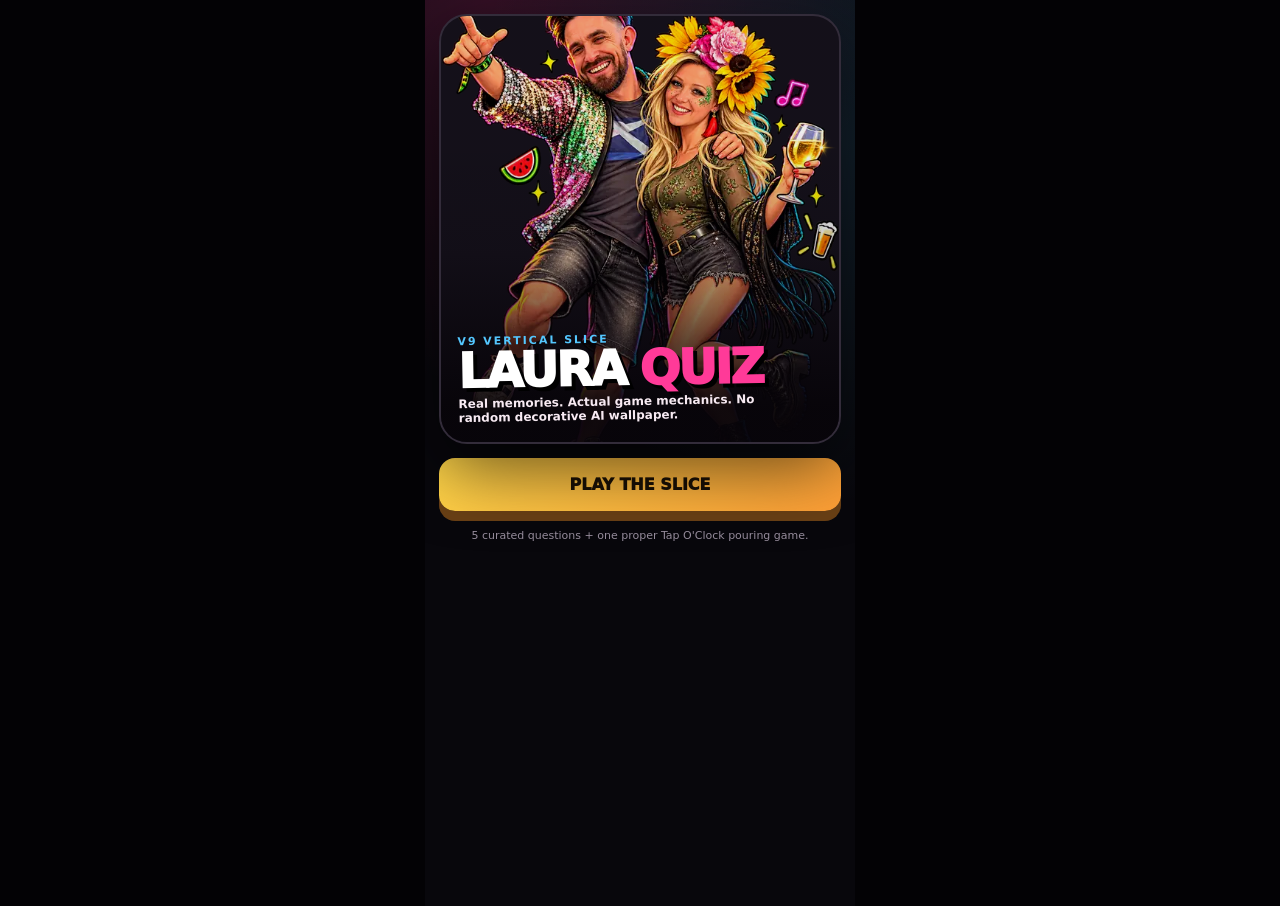
==== materialise-v9.html @ 6302130f "Add V9 materialised quiz vertical slice" ====
<!doctype html>
<html lang="en">
<head>
<meta charset="utf-8">
<meta name="viewport" content="width=device-width,initial-scale=1,viewport-fit=cover">
<meta name="theme-color" content="#09080d">
<title>Rick & Laura Quiz — V9 Vertical Slice</title>
<script src="v5-assets.js"></script>
<script src="v7-assets.js"></script>
<script src="v8-curated.js"></script>
<style>
:root{
 --bg:#08070c;--panel:#121017;--paper:#f7e9c5;--ink:#17110f;--pink:#ff3a98;--blue:#54c7ff;
 --yellow:#ffd548;--green:#50dc7d;--purple:#9b5cff;--cream:#fff4db;--line:#342b3b;
}
*{box-sizing:border-box}html,body{margin:0;min-height:100%;background:#030205;color:white;font-family:Inter,system-ui,-apple-system,Segoe UI,Arial,sans-serif}
button,input{font:inherit}.app{width:min(100%,430px);min-height:100dvh;margin:auto;position:relative;overflow:hidden;background:
radial-gradient(circle at 15% 0,rgba(255,58,152,.18),transparent 24rem),
radial-gradient(circle at 95% 15%,rgba(84,199,255,.13),transparent 23rem),#08070c;
padding:max(14px,env(safe-area-inset-top)) 14px max(22px,env(safe-area-inset-bottom))}
.screen{display:none;min-height:calc(100dvh - 30px)}.screen.on{display:flex;flex-direction:column}
.hero{position:relative;height:430px;border-radius:28px;overflow:hidden;border:2px solid #332c3a;background:#15111b;box-shadow:0 24px 70px #0009}
.hero img{position:absolute;width:100%;height:100%;object-fit:cover;filter:saturate(1.07) contrast(1.03)}
.hero:after{content:"";position:absolute;inset:0;background:linear-gradient(180deg,rgba(0,0,0,.06) 30%,rgba(7,4,9,.2) 55%,rgba(7,4,9,.96) 92%)}
.brand{position:absolute;z-index:2;left:17px;right:17px;bottom:20px;transform:rotate(-1deg)}
.brand .small{font-weight:900;letter-spacing:.18em;font-size:11px;color:var(--blue)}
.brand h1{margin:4px 0 6px;font-size:48px;line-height:.82;letter-spacing:-.05em;text-transform:uppercase;font-weight:1000;text-shadow:4px 4px 0 #000}
.brand h1 span{color:var(--pink)}.brand p{margin:0;max-width:310px;font-weight:800;font-size:12px;color:#f7eaf2}
.primary{margin-top:14px;border:0;border-radius:16px;padding:17px 18px;background:linear-gradient(135deg,var(--yellow),#ff9f36);font-weight:1000;text-transform:uppercase;box-shadow:0 10px 0 #6a4015;color:#1a1005}
.note{text-align:center;color:#978d9d;font-size:11px;margin:18px 8px 0}
.top{display:grid;grid-template-columns:auto 1fr auto;align-items:center;gap:10px;margin-bottom:12px}
.pill{border:1px solid #3b3142;background:#141119;border-radius:999px;padding:8px 10px;font-size:11px;font-weight:900}
.score{font-weight:1000;text-align:right}.progress{height:7px;background:#201a24;border-radius:99px;overflow:hidden;margin-bottom:13px}.progress i{display:block;height:100%;background:linear-gradient(90deg,var(--pink),var(--blue));width:0;transition:.3s}
.scene{height:190px;border:2px solid #30283a;border-radius:22px;overflow:hidden;background:#15121a;box-shadow:0 17px 40px #0006}
.scene img{width:100%;height:100%;object-fit:cover;display:block}.paper{position:relative;background:var(--paper);color:var(--ink);border-radius:10px;padding:19px 17px 20px;margin:13px 4px 17px;box-shadow:6px 7px 0 #6d4e28,0 16px 35px #0007;transform:rotate(-.3deg)}
.paper:before{content:"";position:absolute;top:-8px;left:26px;width:54px;height:16px;background:#d9c38b;opacity:.9;transform:rotate(-6deg)}
.cat{font-size:13px;font-weight:1000;color:#c81e73;text-transform:uppercase;letter-spacing:.06em}.paper h2{font-size:22px;line-height:1.15;margin:7px 0 0;letter-spacing:-.02em}
.answers{display:grid;grid-template-columns:1fr 1fr;gap:9px}.answer{min-height:78px;border:2px solid #332b3b;border-radius:15px;background:#15111a;color:white;padding:11px;text-align:left;font-weight:850;line-height:1.18;box-shadow:0 8px 18px #0005}
.answer:active{transform:translateY(2px)}.answer.good{background:#123520;border-color:#58e88d}.answer.bad{background:#3d151f;border-color:#ff5e79}.feedback{display:none;margin-top:12px;border-radius:15px;padding:13px 14px;background:#14121a;border:2px solid #3c3342}.feedback.on{display:block}.feedback strong{font-size:22px;display:block}.feedback p{margin:5px 0 0;color:#d9d1dc;font-size:12px;line-height:1.4}
.next{display:none;margin-top:10px;border:0;border-radius:14px;padding:15px;background:var(--pink);color:#240012;font-weight:1000}.next.on{display:block}
.miniHead{text-align:center;margin:5px 0 12px}.miniHead .eyebrow{font-size:11px;color:var(--blue);font-weight:1000;letter-spacing:.13em}.miniHead h2{font-size:40px;line-height:.9;margin:5px 0 6px;text-transform:uppercase}.miniHead p{margin:0 auto;max-width:330px;font-size:12px;color:#c9bfcc}
.pub{position:relative;flex:1;min-height:610px;border:2px solid #302839;border-radius:24px;overflow:hidden;background:
linear-gradient(180deg,rgba(42,22,17,.2),rgba(6,5,8,.9)),radial-gradient(circle at 50% 15%,#754a24,#1a1011 48%,#08070b 80%);box-shadow:0 22px 60px #0009}
.pubArt{position:absolute;inset:0;width:100%;height:100%;object-fit:cover;opacity:.26;filter:blur(.5px) saturate(.8)}
.tapRig{position:absolute;left:20px;right:20px;top:25px;height:90px}.tapBody{position:absolute;left:calc(50% - 56px);top:0;width:112px;height:46px;border-radius:18px 18px 8px 8px;background:linear-gradient(#d7d0bf,#7c766d);box-shadow:inset 0 5px 8px #fff7,0 7px 16px #0006}.nozzle{position:absolute;left:calc(50% - 8px);top:38px;width:16px;height:55px;background:linear-gradient(90deg,#4f4b48,#b8b2aa,#4d4945);border-radius:4px}.stream{position:absolute;left:50%;top:90px;width:8px;height:0;background:linear-gradient(90deg,#f4d455,#fff2a6,#d49b24);transform:translateX(-50%);border-radius:8px;opacity:0;box-shadow:0 0 12px #ffc94caa;transition:width .08s}
.glassWrap{position:absolute;left:50%;top:150px;transform:translateX(-50%);width:190px;height:310px;filter:drop-shadow(0 20px 16px #0009)}.glass{position:absolute;inset:0 14px 0;border:4px solid #ffffffb8;border-top-width:3px;border-radius:18px 18px 35px 35px;overflow:hidden;background:linear-gradient(90deg,#ffffff08,#ffffff20 45%,#ffffff05);clip-path:polygon(3% 0,97% 0,87% 100%,13% 100%)}
.beer{position:absolute;left:0;right:0;bottom:0;height:0;background:linear-gradient(90deg,#d88911,#ffc536 50%,#d8870c);transition:height .08s linear}.beer:before{content:"";position:absolute;left:-20%;top:-8px;width:140%;height:18px;border-radius:50%;background:#ffd14b;animation:wave 1s linear infinite}.foam{position:absolute;left:0;right:0;bottom:0;height:0;background:linear-gradient(#fffef5,#f2e7c0);transition:height .12s;box-shadow:0 -4px 10px #fff8}
@keyframes wave{50%{transform:translateX(7px) scaleY(.7)}}.bubbles{position:absolute;inset:0;pointer-events:none;background-image:radial-gradient(circle,#fff9 0 1px,transparent 1.7px);background-size:17px 23px;opacity:.23;animation:rise 2s linear infinite}@keyframes rise{to{background-position:0 -46px}}
.target{position:absolute;left:17px;right:17px;bottom:31px;height:42px;border-top:3px dashed #84ff93;border-bottom:3px dashed #84ff93;opacity:.9}.targetLabel{position:absolute;right:18px;bottom:78px;background:#0c1b10;border:1px solid #74e68a;border-radius:9px;padding:5px 7px;font-size:9px;font-weight:1000}
.timer{position:absolute;top:14px;right:14px;border-radius:99px;background:#0b0910dd;border:2px solid white;padding:8px 11px;font-weight:1000;font-size:13px}.hud{position:absolute;left:16px;right:16px;bottom:16px;padding:13px;border-radius:18px;background:#0c0a10ea;border:1px solid #403547}
.meters{display:grid;grid-template-columns:1fr 1fr;gap:9px;margin-bottom:10px}.meter label{display:flex;justify-content:space-between;font-size:9px;font-weight:900;color:#bfb5c2}.bar{margin-top:4px;height:9px;border-radius:99px;background:#251f29;overflow:hidden}.bar i{height:100%;display:block;width:0;background:linear-gradient(90deg,var(--yellow),#ff9a2c)}
.pressureRow{display:grid;grid-template-columns:1fr 90px;gap:10px;align-items:center}.pressureRow input{width:100%;accent-color:var(--pink)}.hold{height:52px;border:0;border-radius:14px;background:var(--pink);font-weight:1000;color:#250012;box-shadow:0 6px 0 #8b1357;touch-action:none}.hold.down{transform:translateY(4px);box-shadow:0 2px 0 #8b1357}.miniResult{position:absolute;inset:0;background:#07060bdc;backdrop-filter:blur(5px);display:none;align-items:center;justify-content:center;padding:24px;z-index:20}.miniResult.on{display:flex}.resultCard{width:100%;border-radius:24px;background:#15121b;border:2px solid #413548;padding:24px;text-align:center;box-shadow:0 22px 70px #000}.resultCard .big{font-size:54px;font-weight:1000;color:var(--yellow);line-height:1}.resultCard h3{font-size:27px;margin:4px 0}.resultCard p{font-size:12px;color:#cbbfce;line-height:1.4}.resultCard button{width:100%;border:0;border-radius:14px;padding:15px;background:var(--green);font-weight:1000}
.end{align-items:center;justify-content:center;text-align:center}.endCard{width:100%;background:#15121a;border:2px solid #392e40;border-radius:25px;padding:27px 20px}.end img{width:190px;height:190px;object-fit:cover;border-radius:50%;border:5px solid var(--pink)}.end h2{font-size:38px;line-height:.95;margin:17px 0 7px}.end .finalScore{font-size:64px;font-weight:1000;color:var(--yellow)}
</style>
</head>
<body>
<div class="app">
<section id="home" class="screen on">
 <div class="hero"><img id="heroImg"><div class="brand"><div class="small">V9 VERTICAL SLICE</div><h1>LAURA <span>QUIZ</span></h1><p>Real memories. Actual game mechanics. No random decorative AI wallpaper.</p></div></div>
 <button class="primary" id="startBtn">Play the slice</button>
 <div class="note">5 curated questions + one proper Tap O'Clock pouring game.</div>
</section>

<section id="quiz" class="screen">
 <div class="top"><span class="pill" id="qCount">1 / 5</span><div></div><span class="score" id="score">0</span></div>
 <div class="progress"><i id="progress"></i></div>
 <div class="scene"><img id="sceneImg"></div>
 <div class="paper"><div class="cat" id="cat"></div><h2 id="question"></h2></div>
 <div class="answers" id="answers"></div>
 <div class="feedback" id="feedback"><strong id="feedbackTitle"></strong><p id="feedbackText"></p></div>
 <button class="next" id="nextBtn">Next</button>
</section>

<section id="mini" class="screen">
 <div class="miniHead"><div class="eyebrow">TAP O'CLOCK</div><h2>Pour Pressure</h2><p>Set the pressure, then hold the tap. Hit the green zone without serving Dad a pint of foam.</p></div>
 <div class="pub">
  <img class="pubArt" id="pubArt">
  <div class="timer" id="timer">10.0</div>
  <div class="tapRig"><div class="tapBody"></div><div class="nozzle"></div><div class="stream" id="stream"></div></div>
  <div class="glassWrap">
   <div class="glass"><div class="target"></div><div class="beer" id="beer"><div class="bubbles"></div></div><div class="foam" id="foam"></div></div>
   <div class="targetLabel">PERFECT PINT</div>
  </div>
  <div class="hud">
   <div class="meters">
    <div class="meter"><label><span>BEER</span><span id="beerPct">0%</span></label><div class="bar"><i id="beerBar"></i></div></div>
    <div class="meter"><label><span>FOAM</span><span id="foamPct">0%</span></label><div class="bar"><i id="foamBar"></i></div></div>
   </div>
   <div class="pressureRow"><input id="pressure" type="range" min="20" max="100" value="58"><button class="hold" id="holdBtn">HOLD</button></div>
  </div>
  <div class="miniResult" id="miniResult"><div class="resultCard"><div class="big" id="miniScore">0</div><h3 id="miniTitle">Result</h3><p id="miniText"></p><button id="miniContinue">Back to the quiz</button></div></div>
 </div>
</section>

<section id="end" class="screen end">
 <div class="endCard"><img id="endImg"><div class="small">VERTICAL SLICE COMPLETE</div><h2>This is now a game screen, not a moodboard.</h2><div class="finalScore" id="finalScore">0</div><p class="note">Next pass: replace remaining inherited art with approved cast masters and expand only after this interaction standard is locked.</p><button class="primary" id="again">Play again</button></div>
</section>
</div>
<script>
const A=window.V5_ASSETS||{}, B=window.V7_ASSETS||{}, BANK=window.V8_CURATED||[];
const fallback=A.couple_art||B.home_art||A.laura||A.dad||"";
const chosenIds=["v8u01","v8u08","v8t01","v8t03","v8m02"];
const questions=chosenIds.map(id=>BANK.find(q=>q.id===id)).filter(Boolean);
let qi=0, score=0, locked=false, miniDone=false;
const $=id=>document.getElementById(id);
$("heroImg").src=A.couple_art||B.home_art||fallback;
$("endImg").src=A.couple_art||fallback;
$("pubArt").src=A.dad||A.denise||B.cat_food||fallback;
function show(id){document.querySelectorAll(".screen").forEach(x=>x.classList.remove("on"));$(id).classList.add("on")}
function artFor(q){
 if(q.scene==="fats") return A.fats_solo||B.cat_fats||fallback;
 if(q.scene==="tap") return A.dad||A.denise||B.cat_food||fallback;
 if(q.scene==="festival") return B.q_festival_scene||B.cat_travel||A.couple_art||fallback;
 if(q.scene==="m6") return B.q_m6_scene||B.cat_travel||fallback;
 return B.q_us_scene||A.couple_art||fallback;
}
function renderQuestion(){
 const q=questions[qi]; locked=false;
 $("qCount").textContent=(qi+1)+" / "+questions.length;
 $("score").textContent=score;
 $("progress").style.width=((qi/questions.length)*100)+"%";
 $("sceneImg").src=artFor(q);
 $("cat").textContent=q.cat;
 $("question").textContent=q.q;
 $("feedback").classList.remove("on"); $("nextBtn").classList.remove("on");
 const box=$("answers"); box.innerHTML="";
 q.o.forEach((label,i)=>{
   const b=document.createElement("button"); b.className="answer"; b.textContent=label;
   b.onclick=()=>answer(i,b,q); box.appendChild(b);
 });
}
function answer(i,button,q){
 if(locked)return; locked=true;
 [...$("answers").children].forEach((b,n)=>b.classList.add(n===q.a?"good":n===i?"bad":""));
 const ok=i===q.a; if(ok) score+=1000;
 $("score").textContent=score;
 $("feedbackTitle").textContent=ok?"YES.":"ABSOLUTELY NOT.";
 $("feedbackText").textContent=q.r;
 $("feedback").classList.add("on"); $("nextBtn").classList.add("on");
}
$("nextBtn").onclick=()=>{
 if(qi===2&&!miniDone){show("mini");startPour();return}
 qi++; if(qi>=questions.length){finish();return} renderQuestion();
};
$("startBtn").onclick=()=>{qi=0;score=0;miniDone=false;show("quiz");renderQuestion()};
$("again").onclick=()=>show("home");
function finish(){ $("finalScore").textContent=score.toLocaleString(); show("end") }

let pouring=false, running=false, beer=0, foam=0, left=10, last=0, raf=0;
function startPour(){
 beer=0;foam=0;left=10;pouring=false;running=true;last=performance.now();
 $("miniResult").classList.remove("on"); updatePourUI();
 raf=requestAnimationFrame(tick);
}
function tick(t){
 if(!running)return;
 const dt=Math.min(.05,(t-last)/1000); last=t; left-=dt;
 if(pouring&&left>0){
  const p=+$("pressure").value/100;
  const flow=.10+.22*p;
  beer=Math.min(.98,beer+flow*dt);
  const foamRate=Math.max(0,p-.54)*.12 + (beer>.82?p*.018:0);
  foam=Math.min(.28,foam+foamRate*dt);
  beer=Math.max(0,beer-foamRate*dt*.18);
 }
 foam=Math.max(0,foam-dt*.004);
 updatePourUI();
 if(left<=0||beer+foam>=.985){endPour();return}
 raf=requestAnimationFrame(tick);
}
function updatePourUI(){
 const p=+$("pressure").value/100;
 $("timer").textContent=Math.max(0,left).toFixed(1);
 $("beer").style.height=(beer*100)+"%";
 $("foam").style.bottom=(beer*100)+"%"; $("foam").style.height=(foam*100)+"%";
 $("beerPct").textContent=Math.round(beer*100)+"%"; $("foamPct").textContent=Math.round(foam*100)+"%";
 $("beerBar").style.width=(beer*100)+"%"; $("foamBar").style.width=Math.min(100,foam*400)+"%";
 $("stream").style.opacity=pouring?1:0; $("stream").style.height=pouring?"165px":"0";
 $("stream").style.width=(4+p*9)+"px";
}
function press(on){
 pouring=on&&running; $("holdBtn").classList.toggle("down",pouring); updatePourUI();
}
["pointerdown","touchstart"].forEach(e=>$("holdBtn").addEventListener(e,ev=>{ev.preventDefault();press(true)},{passive:false}));
["pointerup","pointercancel","pointerleave","touchend"].forEach(e=>$("holdBtn").addEventListener(e,()=>press(false)));
function endPour(){
 running=false; pouring=false; cancelAnimationFrame(raf); updatePourUI();
 const total=beer+foam, fillErr=Math.abs(total-.93), idealFoam=.10, foamErr=Math.abs(foam-idealFoam);
 let pts=Math.max(0,Math.round(1500-(fillErr*5000)-(foamErr*3500)));
 if(total<.78) pts=Math.min(pts,450);
 score+=pts; miniDone=true;
 $("miniScore").textContent=pts.toLocaleString();
 $("miniTitle").textContent=pts>=1200?"PUB LANDLORD MATERIAL":pts>=750?"DECENT PINT":"DENISE HAS SEEN ENOUGH";
 $("miniText").textContent="Beer "+Math.round(beer*100)+"% · Foam "+Math.round(foam*100)+"%. The sweet spot is a full pint with a controlled head, not a glass of beige bathwater.";
 $("miniResult").classList.add("on");
}
$("miniContinue").onclick=()=>{qi++;show("quiz");renderQuestion()};
</script>
</body></html>
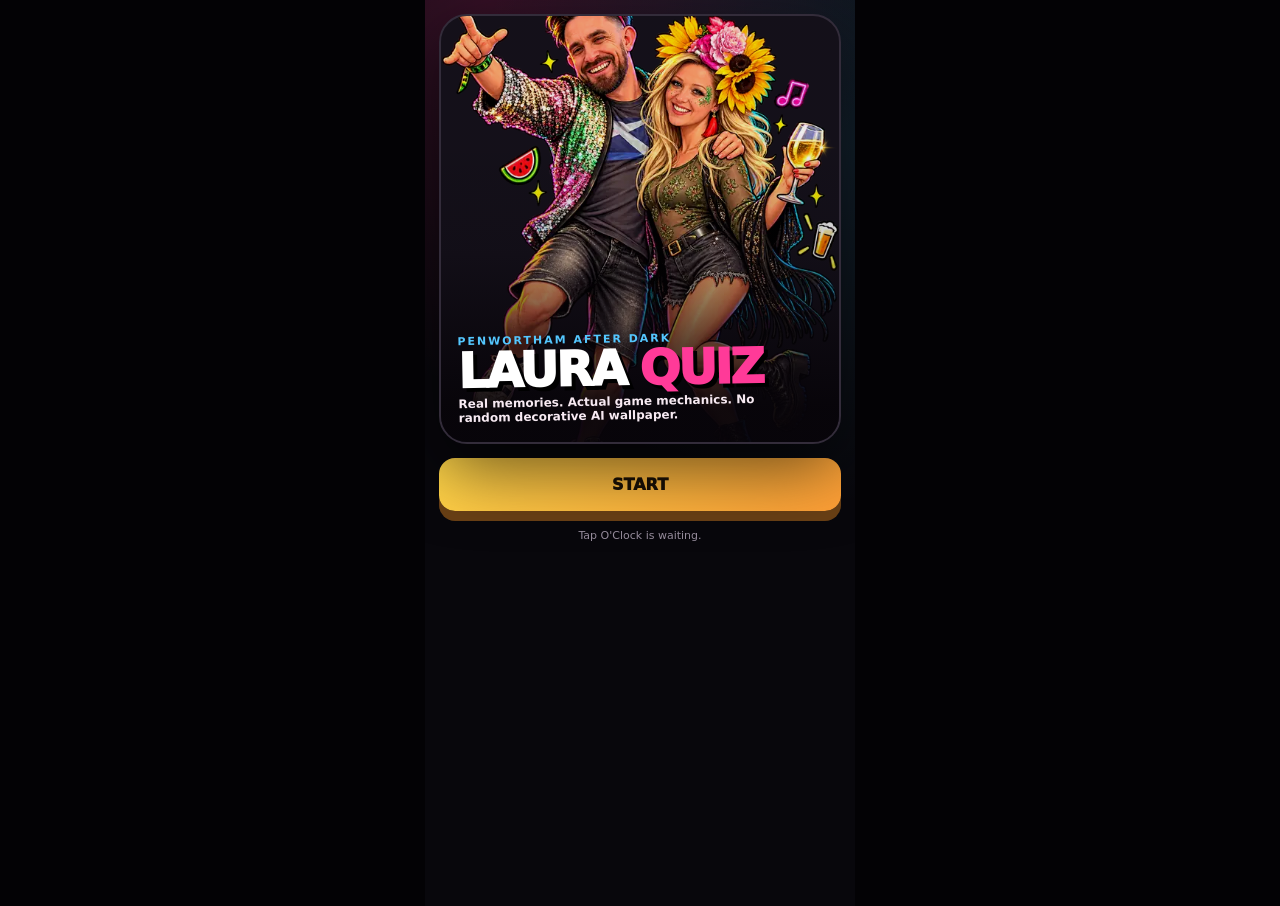
==== commit 5d59cdba: "Fix landscape scaling and remove dev UI copy" ====
--- a/materialise-v9.html
+++ b/materialise-v9.html
@@ -4,7 +4,7 @@
 <meta charset="utf-8">
 <meta name="viewport" content="width=device-width,initial-scale=1,viewport-fit=cover">
 <meta name="theme-color" content="#09080d">
-<title>Rick & Laura Quiz — V9 Vertical Slice</title>
+<title>Penwortham After Dark — Rick & Laura</title>
 <script src="v5-assets.js"></script>
 <script src="v7-assets.js"></script>
 <script src="v8-curated.js"></script>
@@ -51,14 +51,118 @@
 .meters{display:grid;grid-template-columns:1fr 1fr;gap:9px;margin-bottom:10px}.meter label{display:flex;justify-content:space-between;font-size:9px;font-weight:900;color:#bfb5c2}.bar{margin-top:4px;height:9px;border-radius:99px;background:#251f29;overflow:hidden}.bar i{height:100%;display:block;width:0;background:linear-gradient(90deg,var(--yellow),#ff9a2c)}
 .pressureRow{display:grid;grid-template-columns:1fr 90px;gap:10px;align-items:center}.pressureRow input{width:100%;accent-color:var(--pink)}.hold{height:52px;border:0;border-radius:14px;background:var(--pink);font-weight:1000;color:#250012;box-shadow:0 6px 0 #8b1357;touch-action:none}.hold.down{transform:translateY(4px);box-shadow:0 2px 0 #8b1357}.miniResult{position:absolute;inset:0;background:#07060bdc;backdrop-filter:blur(5px);display:none;align-items:center;justify-content:center;padding:24px;z-index:20}.miniResult.on{display:flex}.resultCard{width:100%;border-radius:24px;background:#15121b;border:2px solid #413548;padding:24px;text-align:center;box-shadow:0 22px 70px #000}.resultCard .big{font-size:54px;font-weight:1000;color:var(--yellow);line-height:1}.resultCard h3{font-size:27px;margin:4px 0}.resultCard p{font-size:12px;color:#cbbfce;line-height:1.4}.resultCard button{width:100%;border:0;border-radius:14px;padding:15px;background:var(--green);font-weight:1000}
 .end{align-items:center;justify-content:center;text-align:center}.endCard{width:100%;background:#15121a;border:2px solid #392e40;border-radius:25px;padding:27px 20px}.end img{width:190px;height:190px;object-fit:cover;border-radius:50%;border:5px solid var(--pink)}.end h2{font-size:38px;line-height:.95;margin:17px 0 7px}.end .finalScore{font-size:64px;font-weight:1000;color:var(--yellow)}
+
+/* Mobile game layout: portrait works, landscape is the intended full game view. */
+@media (orientation:landscape) and (max-height:600px){
+  html,body{height:100%;overflow:hidden}
+  .app{
+    width:100%;
+    max-width:1180px;
+    height:100dvh;
+    min-height:0;
+    padding:max(8px,env(safe-area-inset-top)) max(12px,env(safe-area-inset-right)) max(8px,env(safe-area-inset-bottom)) max(12px,env(safe-area-inset-left));
+    overflow:hidden;
+  }
+  .screen{min-height:0;height:100%}
+  #home.on{
+    display:grid;
+    grid-template-columns:minmax(0,1.65fr) minmax(250px,.75fr);
+    grid-template-rows:1fr auto auto;
+    gap:10px 14px;
+    align-items:end;
+  }
+  #home .hero{grid-column:1;grid-row:1/4;height:100%;min-height:0}
+  #home .hero img{object-fit:contain;background:#100d13}
+  #home .primary{grid-column:2;grid-row:2;margin:0}
+  #home .note{grid-column:2;grid-row:3;margin:4px 6px 2px}
+
+  #quiz.on{
+    display:grid;
+    grid-template-columns:minmax(0,1.12fr) minmax(330px,.88fr);
+    grid-template-rows:auto 7px auto 1fr auto auto;
+    gap:7px 14px;
+    align-content:stretch;
+  }
+  #quiz .top{grid-column:1/-1;grid-row:1;margin:0}
+  #quiz .progress{grid-column:1/-1;grid-row:2;margin:0}
+  #quiz .scene{
+    grid-column:1;grid-row:3/7;
+    height:auto;min-height:0;border-radius:18px;
+    display:flex;align-items:center;justify-content:center;
+  }
+  #quiz .scene img{object-fit:contain;background:#100d13}
+  #quiz .paper{grid-column:2;grid-row:3;margin:0;padding:13px 14px 14px}
+  #quiz .paper h2{font-size:clamp(17px,3.2vh,22px)}
+  #quiz .cat{font-size:10px}
+  #quiz .answers{grid-column:2;grid-row:4;gap:7px;align-content:start}
+  #quiz .answer{min-height:48px;padding:8px 9px;font-size:12px}
+  #quiz .feedback{grid-column:2;grid-row:5;margin:0;padding:9px 11px}
+  #quiz .feedback strong{font-size:17px}
+  #quiz .feedback p{font-size:10px;margin-top:3px}
+  #quiz .next{grid-column:2;grid-row:6;margin:0;padding:10px}
+
+  #mini.on{
+    display:grid;
+    grid-template-columns:minmax(190px,.42fr) minmax(0,1.58fr);
+    gap:12px;
+    align-items:stretch;
+  }
+  #mini .miniHead{
+    margin:0;padding:14px 10px;
+    display:flex;flex-direction:column;justify-content:center;text-align:left;
+  }
+  #mini .miniHead h2{font-size:clamp(28px,8vh,42px)}
+  #mini .miniHead p{margin:0;max-width:none}
+  #mini .pub{min-height:0;height:100%;border-radius:18px}
+  #mini .pubArt{object-fit:contain;background:#100d13;opacity:.34}
+  #mini .tapRig{top:10px;transform:scale(.78);transform-origin:top center}
+  #mini .glassWrap{top:84px;width:132px;height:218px}
+  #mini .hud{left:12px;right:12px;bottom:10px;padding:9px}
+  #mini .hold{height:42px}
+  #mini .timer{top:10px;right:10px;padding:6px 9px}
+  #mini .targetLabel{right:8px;bottom:52px}
+  #mini .miniResult{padding:14px}
+  #mini .resultCard{max-width:520px;padding:16px}
+  #mini .resultCard .big{font-size:42px}
+
+  #end.on{padding:8px}
+  #end .endCard{
+    max-width:760px;margin:auto;
+    display:grid;
+    grid-template-columns:150px 1fr;
+    grid-template-rows:auto auto auto auto;
+    column-gap:22px;
+    align-items:center;text-align:left;padding:18px 22px;
+  }
+  #end img{grid-column:1;grid-row:1/5;width:140px;height:140px;margin:auto}
+  #end .small,#end h2,#end .finalScore,#end .note,#end .primary{grid-column:2}
+  #end h2{font-size:30px;margin:5px 0}
+  #end .finalScore{font-size:48px}
+  #end .note{text-align:left;margin:2px 0 4px}
+  #end .primary{margin-top:6px}
+}
+@media (orientation:portrait){
+  .hero img,.scene img{object-fit:contain;background:#100d13}
+}
+.stream{
+  background:linear-gradient(90deg,rgba(255,255,255,.16),#f4c334 18%,#ffe98a 48%,#d58b12 80%,rgba(255,255,255,.12));
+  box-shadow:0 0 10px #ffc94c88,0 0 22px #ffc94c55;
+  animation:pourWobble .18s ease-in-out infinite alternate;
+  transform-origin:top center;
+}
+@keyframes pourWobble{
+  from{transform:translateX(-50%) skewX(-1.4deg) scaleX(.88)}
+  to{transform:translateX(-50%) skewX(1.4deg) scaleX(1.08)}
+}
+
 </style>
 </head>
 <body>
 <div class="app">
 <section id="home" class="screen on">
- <div class="hero"><img id="heroImg"><div class="brand"><div class="small">V9 VERTICAL SLICE</div><h1>LAURA <span>QUIZ</span></h1><p>Real memories. Actual game mechanics. No random decorative AI wallpaper.</p></div></div>
- <button class="primary" id="startBtn">Play the slice</button>
- <div class="note">5 curated questions + one proper Tap O'Clock pouring game.</div>
+ <div class="hero"><img id="heroImg"><div class="brand"><div class="small">PENWORTHAM AFTER DARK</div><h1>LAURA <span>QUIZ</span></h1><p>Real memories. Actual game mechanics. No random decorative AI wallpaper.</p></div></div>
+ <button class="primary" id="startBtn">Start</button>
+ <div class="note">Tap O'Clock is waiting.</div>
 </section>
 
 <section id="quiz" class="screen">
@@ -93,7 +197,7 @@
 </section>
 
 <section id="end" class="screen end">
- <div class="endCard"><img id="endImg"><div class="small">VERTICAL SLICE COMPLETE</div><h2>This is now a game screen, not a moodboard.</h2><div class="finalScore" id="finalScore">0</div><p class="note">Next pass: replace remaining inherited art with approved cast masters and expand only after this interaction standard is locked.</p><button class="primary" id="again">Play again</button></div>
+ <div class="endCard"><img id="endImg"><div class="small">ROUND COMPLETE</div><h2>You survived Penwortham.</h2><div class="finalScore" id="finalScore">0</div><p class="note">Questions, bad decisions and Tap O'Clock.</p><button class="primary" id="again">Play again</button></div>
 </section>
 </div>
 <script>
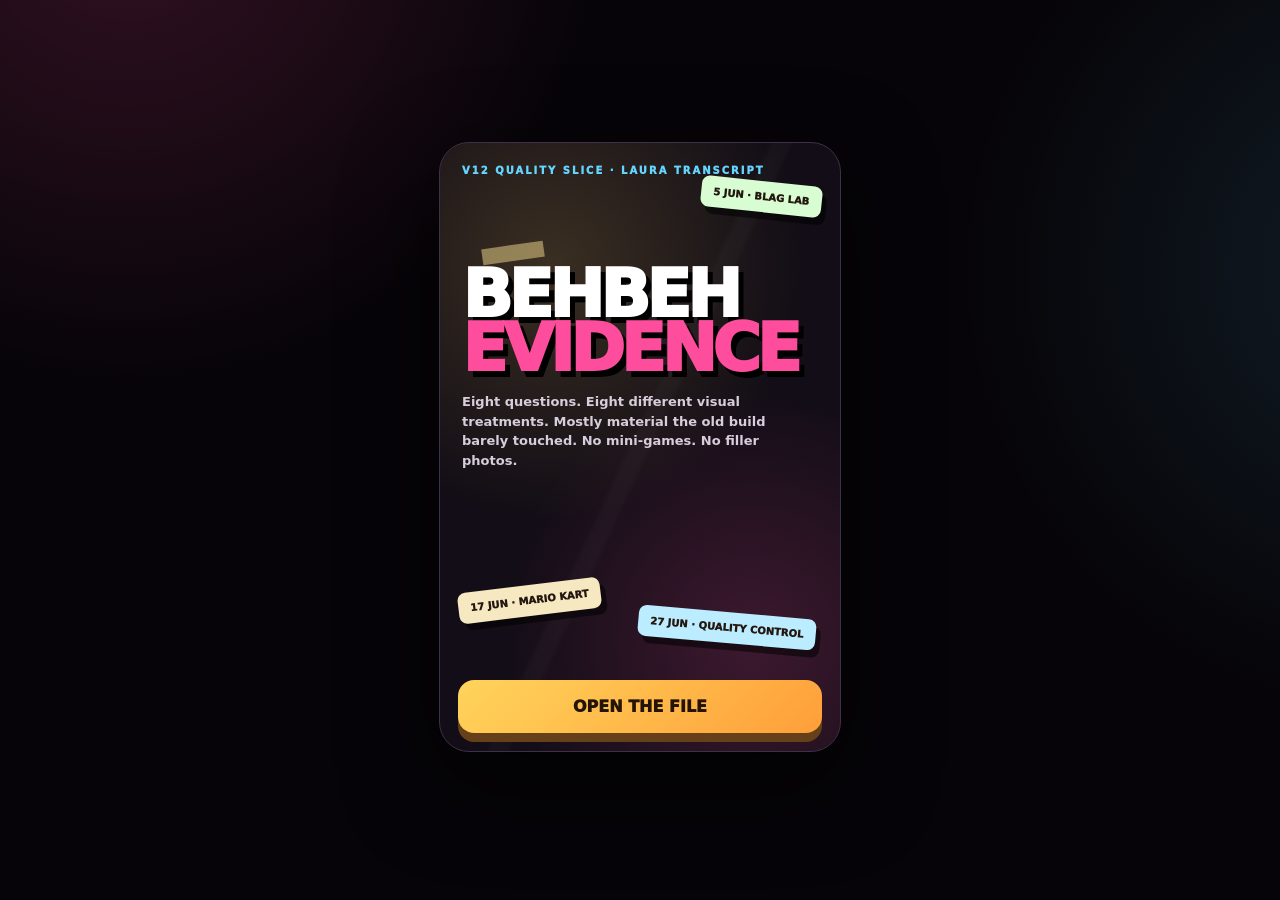
==== commit d76e4c0f: "Replace test slice with V12 transcript-first visual quiz" ====
--- a/materialise-v9.html
+++ b/materialise-v9.html
@@ -3,301 +3,206 @@
 <head>
 <meta charset="utf-8">
 <meta name="viewport" content="width=device-width,initial-scale=1,viewport-fit=cover">
-<meta name="theme-color" content="#09080d">
-<title>Penwortham After Dark — Rick & Laura</title>
-<script src="v5-assets.js"></script>
-<script src="v7-assets.js"></script>
-<script src="v8-curated.js"></script>
+<meta name="theme-color" content="#0b0710">
+<title>Behbeh Quiz — V12 Quality Slice</title>
 <style>
 :root{
- --bg:#08070c;--panel:#121017;--paper:#f7e9c5;--ink:#17110f;--pink:#ff3a98;--blue:#54c7ff;
- --yellow:#ffd548;--green:#50dc7d;--purple:#9b5cff;--cream:#fff4db;--line:#342b3b;
-}
-*{box-sizing:border-box}html,body{margin:0;min-height:100%;background:#030205;color:white;font-family:Inter,system-ui,-apple-system,Segoe UI,Arial,sans-serif}
-button,input{font:inherit}.app{width:min(100%,430px);min-height:100dvh;margin:auto;position:relative;overflow:hidden;background:
-radial-gradient(circle at 15% 0,rgba(255,58,152,.18),transparent 24rem),
-radial-gradient(circle at 95% 15%,rgba(84,199,255,.13),transparent 23rem),#08070c;
-padding:max(14px,env(safe-area-inset-top)) 14px max(22px,env(safe-area-inset-bottom))}
-.screen{display:none;min-height:calc(100dvh - 30px)}.screen.on{display:flex;flex-direction:column}
-.hero{position:relative;height:430px;border-radius:28px;overflow:hidden;border:2px solid #332c3a;background:#15111b;box-shadow:0 24px 70px #0009}
-.hero img{position:absolute;width:100%;height:100%;object-fit:cover;filter:saturate(1.07) contrast(1.03)}
-.hero:after{content:"";position:absolute;inset:0;background:linear-gradient(180deg,rgba(0,0,0,.06) 30%,rgba(7,4,9,.2) 55%,rgba(7,4,9,.96) 92%)}
-.brand{position:absolute;z-index:2;left:17px;right:17px;bottom:20px;transform:rotate(-1deg)}
-.brand .small{font-weight:900;letter-spacing:.18em;font-size:11px;color:var(--blue)}
-.brand h1{margin:4px 0 6px;font-size:48px;line-height:.82;letter-spacing:-.05em;text-transform:uppercase;font-weight:1000;text-shadow:4px 4px 0 #000}
-.brand h1 span{color:var(--pink)}.brand p{margin:0;max-width:310px;font-weight:800;font-size:12px;color:#f7eaf2}
-.primary{margin-top:14px;border:0;border-radius:16px;padding:17px 18px;background:linear-gradient(135deg,var(--yellow),#ff9f36);font-weight:1000;text-transform:uppercase;box-shadow:0 10px 0 #6a4015;color:#1a1005}
-.note{text-align:center;color:#978d9d;font-size:11px;margin:18px 8px 0}
-.top{display:grid;grid-template-columns:auto 1fr auto;align-items:center;gap:10px;margin-bottom:12px}
-.pill{border:1px solid #3b3142;background:#141119;border-radius:999px;padding:8px 10px;font-size:11px;font-weight:900}
-.score{font-weight:1000;text-align:right}.progress{height:7px;background:#201a24;border-radius:99px;overflow:hidden;margin-bottom:13px}.progress i{display:block;height:100%;background:linear-gradient(90deg,var(--pink),var(--blue));width:0;transition:.3s}
-.scene{height:190px;border:2px solid #30283a;border-radius:22px;overflow:hidden;background:#15121a;box-shadow:0 17px 40px #0006}
-.scene img{width:100%;height:100%;object-fit:cover;display:block}.paper{position:relative;background:var(--paper);color:var(--ink);border-radius:10px;padding:19px 17px 20px;margin:13px 4px 17px;box-shadow:6px 7px 0 #6d4e28,0 16px 35px #0007;transform:rotate(-.3deg)}
-.paper:before{content:"";position:absolute;top:-8px;left:26px;width:54px;height:16px;background:#d9c38b;opacity:.9;transform:rotate(-6deg)}
-.cat{font-size:13px;font-weight:1000;color:#c81e73;text-transform:uppercase;letter-spacing:.06em}.paper h2{font-size:22px;line-height:1.15;margin:7px 0 0;letter-spacing:-.02em}
-.answers{display:grid;grid-template-columns:1fr 1fr;gap:9px}.answer{min-height:78px;border:2px solid #332b3b;border-radius:15px;background:#15111a;color:white;padding:11px;text-align:left;font-weight:850;line-height:1.18;box-shadow:0 8px 18px #0005}
-.answer:active{transform:translateY(2px)}.answer.good{background:#123520;border-color:#58e88d}.answer.bad{background:#3d151f;border-color:#ff5e79}.feedback{display:none;margin-top:12px;border-radius:15px;padding:13px 14px;background:#14121a;border:2px solid #3c3342}.feedback.on{display:block}.feedback strong{font-size:22px;display:block}.feedback p{margin:5px 0 0;color:#d9d1dc;font-size:12px;line-height:1.4}
-.next{display:none;margin-top:10px;border:0;border-radius:14px;padding:15px;background:var(--pink);color:#240012;font-weight:1000}.next.on{display:block}
-.miniHead{text-align:center;margin:5px 0 12px}.miniHead .eyebrow{font-size:11px;color:var(--blue);font-weight:1000;letter-spacing:.13em}.miniHead h2{font-size:40px;line-height:.9;margin:5px 0 6px;text-transform:uppercase}.miniHead p{margin:0 auto;max-width:330px;font-size:12px;color:#c9bfcc}
-.pub{position:relative;flex:1;min-height:610px;border:2px solid #302839;border-radius:24px;overflow:hidden;background:
-linear-gradient(180deg,rgba(42,22,17,.2),rgba(6,5,8,.9)),radial-gradient(circle at 50% 15%,#754a24,#1a1011 48%,#08070b 80%);box-shadow:0 22px 60px #0009}
-.pubArt{position:absolute;inset:0;width:100%;height:100%;object-fit:cover;opacity:.26;filter:blur(.5px) saturate(.8)}
-.tapRig{position:absolute;left:20px;right:20px;top:25px;height:90px}.tapBody{position:absolute;left:calc(50% - 56px);top:0;width:112px;height:46px;border-radius:18px 18px 8px 8px;background:linear-gradient(#d7d0bf,#7c766d);box-shadow:inset 0 5px 8px #fff7,0 7px 16px #0006}.nozzle{position:absolute;left:calc(50% - 8px);top:38px;width:16px;height:55px;background:linear-gradient(90deg,#4f4b48,#b8b2aa,#4d4945);border-radius:4px}.stream{position:absolute;left:50%;top:90px;width:8px;height:0;background:linear-gradient(90deg,#f4d455,#fff2a6,#d49b24);transform:translateX(-50%);border-radius:8px;opacity:0;box-shadow:0 0 12px #ffc94caa;transition:width .08s}
-.glassWrap{position:absolute;left:50%;top:150px;transform:translateX(-50%);width:190px;height:310px;filter:drop-shadow(0 20px 16px #0009)}.glass{position:absolute;inset:0 14px 0;border:4px solid #ffffffb8;border-top-width:3px;border-radius:18px 18px 35px 35px;overflow:hidden;background:linear-gradient(90deg,#ffffff08,#ffffff20 45%,#ffffff05);clip-path:polygon(3% 0,97% 0,87% 100%,13% 100%)}
-.beer{position:absolute;left:0;right:0;bottom:0;height:0;background:linear-gradient(90deg,#d88911,#ffc536 50%,#d8870c);transition:height .08s linear}.beer:before{content:"";position:absolute;left:-20%;top:-8px;width:140%;height:18px;border-radius:50%;background:#ffd14b;animation:wave 1s linear infinite}.foam{position:absolute;left:0;right:0;bottom:0;height:0;background:linear-gradient(#fffef5,#f2e7c0);transition:height .12s;box-shadow:0 -4px 10px #fff8}
-@keyframes wave{50%{transform:translateX(7px) scaleY(.7)}}.bubbles{position:absolute;inset:0;pointer-events:none;background-image:radial-gradient(circle,#fff9 0 1px,transparent 1.7px);background-size:17px 23px;opacity:.23;animation:rise 2s linear infinite}@keyframes rise{to{background-position:0 -46px}}
-.target{position:absolute;left:17px;right:17px;bottom:31px;height:42px;border-top:3px dashed #84ff93;border-bottom:3px dashed #84ff93;opacity:.9}.targetLabel{position:absolute;right:18px;bottom:78px;background:#0c1b10;border:1px solid #74e68a;border-radius:9px;padding:5px 7px;font-size:9px;font-weight:1000}
-.timer{position:absolute;top:14px;right:14px;border-radius:99px;background:#0b0910dd;border:2px solid white;padding:8px 11px;font-weight:1000;font-size:13px}.hud{position:absolute;left:16px;right:16px;bottom:16px;padding:13px;border-radius:18px;background:#0c0a10ea;border:1px solid #403547}
-.meters{display:grid;grid-template-columns:1fr 1fr;gap:9px;margin-bottom:10px}.meter label{display:flex;justify-content:space-between;font-size:9px;font-weight:900;color:#bfb5c2}.bar{margin-top:4px;height:9px;border-radius:99px;background:#251f29;overflow:hidden}.bar i{height:100%;display:block;width:0;background:linear-gradient(90deg,var(--yellow),#ff9a2c)}
-.pressureRow{display:grid;grid-template-columns:1fr 90px;gap:10px;align-items:center}.pressureRow input{width:100%;accent-color:var(--pink)}.hold{height:52px;border:0;border-radius:14px;background:var(--pink);font-weight:1000;color:#250012;box-shadow:0 6px 0 #8b1357;touch-action:none}.hold.down{transform:translateY(4px);box-shadow:0 2px 0 #8b1357}.miniResult{position:absolute;inset:0;background:#07060bdc;backdrop-filter:blur(5px);display:none;align-items:center;justify-content:center;padding:24px;z-index:20}.miniResult.on{display:flex}.resultCard{width:100%;border-radius:24px;background:#15121b;border:2px solid #413548;padding:24px;text-align:center;box-shadow:0 22px 70px #000}.resultCard .big{font-size:54px;font-weight:1000;color:var(--yellow);line-height:1}.resultCard h3{font-size:27px;margin:4px 0}.resultCard p{font-size:12px;color:#cbbfce;line-height:1.4}.resultCard button{width:100%;border:0;border-radius:14px;padding:15px;background:var(--green);font-weight:1000}
-.end{align-items:center;justify-content:center;text-align:center}.endCard{width:100%;background:#15121a;border:2px solid #392e40;border-radius:25px;padding:27px 20px}.end img{width:190px;height:190px;object-fit:cover;border-radius:50%;border:5px solid var(--pink)}.end h2{font-size:38px;line-height:.95;margin:17px 0 7px}.end .finalScore{font-size:64px;font-weight:1000;color:var(--yellow)}
-
-/* Mobile game layout: portrait works, landscape is the intended full game view. */
-@media (orientation:landscape) and (max-height:600px){
-  html,body{height:100%;overflow:hidden}
-  .app{
-    width:100%;
-    max-width:1180px;
-    height:100dvh;
-    min-height:0;
-    padding:max(8px,env(safe-area-inset-top)) max(12px,env(safe-area-inset-right)) max(8px,env(safe-area-inset-bottom)) max(12px,env(safe-area-inset-left));
-    overflow:hidden;
-  }
-  .screen{min-height:0;height:100%}
-  #home.on{
-    display:grid;
-    grid-template-columns:minmax(0,1.65fr) minmax(250px,.75fr);
-    grid-template-rows:1fr auto auto;
-    gap:10px 14px;
-    align-items:end;
-  }
-  #home .hero{grid-column:1;grid-row:1/4;height:100%;min-height:0}
-  #home .hero img{object-fit:contain;background:#100d13}
-  #home .primary{grid-column:2;grid-row:2;margin:0}
-  #home .note{grid-column:2;grid-row:3;margin:4px 6px 2px}
-
-  #quiz.on{
-    display:grid;
-    grid-template-columns:minmax(0,1.12fr) minmax(330px,.88fr);
-    grid-template-rows:auto 7px auto 1fr auto auto;
-    gap:7px 14px;
-    align-content:stretch;
-  }
-  #quiz .top{grid-column:1/-1;grid-row:1;margin:0}
-  #quiz .progress{grid-column:1/-1;grid-row:2;margin:0}
-  #quiz .scene{
-    grid-column:1;grid-row:3/7;
-    height:auto;min-height:0;border-radius:18px;
-    display:flex;align-items:center;justify-content:center;
-  }
-  #quiz .scene img{object-fit:contain;background:#100d13}
-  #quiz .paper{grid-column:2;grid-row:3;margin:0;padding:13px 14px 14px}
-  #quiz .paper h2{font-size:clamp(17px,3.2vh,22px)}
-  #quiz .cat{font-size:10px}
-  #quiz .answers{grid-column:2;grid-row:4;gap:7px;align-content:start}
-  #quiz .answer{min-height:48px;padding:8px 9px;font-size:12px}
-  #quiz .feedback{grid-column:2;grid-row:5;margin:0;padding:9px 11px}
-  #quiz .feedback strong{font-size:17px}
-  #quiz .feedback p{font-size:10px;margin-top:3px}
-  #quiz .next{grid-column:2;grid-row:6;margin:0;padding:10px}
-
-  #mini.on{
-    display:grid;
-    grid-template-columns:minmax(190px,.42fr) minmax(0,1.58fr);
-    gap:12px;
-    align-items:stretch;
-  }
-  #mini .miniHead{
-    margin:0;padding:14px 10px;
-    display:flex;flex-direction:column;justify-content:center;text-align:left;
-  }
-  #mini .miniHead h2{font-size:clamp(28px,8vh,42px)}
-  #mini .miniHead p{margin:0;max-width:none}
-  #mini .pub{min-height:0;height:100%;border-radius:18px}
-  #mini .pubArt{object-fit:contain;background:#100d13;opacity:.34}
-  #mini .tapRig{top:10px;transform:scale(.78);transform-origin:top center}
-  #mini .glassWrap{top:84px;width:132px;height:218px}
-  #mini .hud{left:12px;right:12px;bottom:10px;padding:9px}
-  #mini .hold{height:42px}
-  #mini .timer{top:10px;right:10px;padding:6px 9px}
-  #mini .targetLabel{right:8px;bottom:52px}
-  #mini .miniResult{padding:14px}
-  #mini .resultCard{max-width:520px;padding:16px}
-  #mini .resultCard .big{font-size:42px}
-
-  #end.on{padding:8px}
-  #end .endCard{
-    max-width:760px;margin:auto;
-    display:grid;
-    grid-template-columns:150px 1fr;
-    grid-template-rows:auto auto auto auto;
-    column-gap:22px;
-    align-items:center;text-align:left;padding:18px 22px;
-  }
-  #end img{grid-column:1;grid-row:1/5;width:140px;height:140px;margin:auto}
-  #end .small,#end h2,#end .finalScore,#end .note,#end .primary{grid-column:2}
-  #end h2{font-size:30px;margin:5px 0}
-  #end .finalScore{font-size:48px}
-  #end .note{text-align:left;margin:2px 0 4px}
-  #end .primary{margin-top:6px}
-}
-@media (orientation:portrait){
-  .hero img,.scene img{object-fit:contain;background:#100d13}
-}
-.stream{
-  background:linear-gradient(90deg,rgba(255,255,255,.16),#f4c334 18%,#ffe98a 48%,#d58b12 80%,rgba(255,255,255,.12));
-  box-shadow:0 0 10px #ffc94c88,0 0 22px #ffc94c55;
-  animation:pourWobble .18s ease-in-out infinite alternate;
-  transform-origin:top center;
-}
-@keyframes pourWobble{
-  from{transform:translateX(-50%) skewX(-1.4deg) scaleX(.88)}
-  to{transform:translateX(-50%) skewX(1.4deg) scaleX(1.08)}
-}
-
+ --bg:#09060d;--ink:#17100e;--paper:#f3e6c7;--paper2:#fff8e8;--pink:#ff4d9d;
+ --blue:#64d5ff;--yellow:#ffd45b;--green:#6be49a;--lav:#a77cff;--muted:#9d92a2;
+ --line:#3e3047;--panel:#15101a;
+}
+*{box-sizing:border-box}
+html,body{margin:0;min-height:100%;background:#060408;color:white;font-family:Inter,ui-sans-serif,system-ui,-apple-system,Segoe UI,Arial,sans-serif}
+body{background:
+ radial-gradient(circle at 10% -10%,rgba(255,77,157,.18),transparent 30rem),
+ radial-gradient(circle at 110% 30%,rgba(100,213,255,.12),transparent 28rem),
+ #060408}
+button{font:inherit;-webkit-tap-highlight-color:transparent}
+.app{width:min(100%,430px);min-height:100dvh;margin:auto;padding:max(12px,env(safe-area-inset-top)) 14px max(18px,env(safe-area-inset-bottom))}
+.screen{display:none;min-height:calc(100dvh - 30px)}
+.screen.on{display:flex;flex-direction:column}
+
+.home{justify-content:center}
+.cover{position:relative;min-height:610px;border:1px solid #3e3147;border-radius:30px;overflow:hidden;background:#120d16;box-shadow:0 30px 90px #000b}
+.cover:before{content:"";position:absolute;inset:0;background:
+ linear-gradient(115deg,transparent 0 48%,rgba(255,255,255,.025) 49% 51%,transparent 52%),
+ radial-gradient(circle at 28% 20%,rgba(255,212,91,.17),transparent 16rem),
+ radial-gradient(circle at 78% 82%,rgba(255,77,157,.18),transparent 16rem)}
+.coverKicker{position:absolute;left:22px;top:22px;font-size:10px;font-weight:1000;letter-spacing:.2em;color:var(--blue)}
+.title{position:absolute;left:22px;right:22px;top:125px;z-index:4}
+.title h1{margin:0;font-size:66px;line-height:.82;letter-spacing:-.065em;font-weight:1000;text-transform:uppercase;text-shadow:5px 6px 0 #000}
+.title h1 span{color:var(--pink)}
+.title p{max-width:325px;margin:16px 0 0;color:#d7cddb;font-size:13px;line-height:1.5;font-weight:760}
+.evidence{position:absolute;padding:10px 12px;border-radius:8px;background:#f6e8c1;color:#23170f;font-size:10px;font-weight:1000;box-shadow:5px 7px 0 #0008}
+.e1{right:18px;top:38px;transform:rotate(6deg);background:#d9fdd3}
+.e2{left:18px;bottom:135px;transform:rotate(-7deg)}
+.e3{right:24px;bottom:108px;transform:rotate(5deg);background:#bcecff}
+.tape{position:absolute;width:62px;height:16px;background:#d5bf7d99;transform:rotate(-8deg);left:42px;top:102px}
+.start{position:absolute;left:18px;right:18px;bottom:18px;border:0;border-radius:16px;padding:17px 18px;background:linear-gradient(135deg,var(--yellow),#ff9f39);color:#231405;font-weight:1000;text-transform:uppercase;box-shadow:0 9px 0 #654018}
+.start:active{transform:translateY(4px);box-shadow:0 5px 0 #654018}
+
+.top{display:grid;grid-template-columns:auto 1fr auto;align-items:center;gap:10px;margin-bottom:10px}
+.pill{border:1px solid #44364c;background:#151019;border-radius:999px;padding:8px 10px;font-size:10px;font-weight:1000}
+.phase{text-align:center;color:#ffdb67;font-size:10px;font-weight:1000;letter-spacing:.08em}
+.score{font-size:18px;font-weight:1000;text-align:right}
+.progress{height:7px;background:#211923;border-radius:99px;overflow:hidden;margin-bottom:12px}
+.progress i{display:block;height:100%;width:0;background:linear-gradient(90deg,var(--pink),var(--blue));transition:.28s}
+
+.art{position:relative;min-height:230px;border:1px solid #3b2f43;border-radius:24px;overflow:hidden;background:#120d16;box-shadow:0 18px 42px #0008;margin-bottom:12px}
+.art:after{content:"";position:absolute;inset:0;pointer-events:none;background:linear-gradient(180deg,transparent 60%,rgba(0,0,0,.16))}
+.stamp{position:absolute;left:12px;top:11px;z-index:20;border:1px solid #55445e;background:#0e0a12dd;border-radius:999px;padding:6px 8px;font-size:9px;font-weight:1000;letter-spacing:.11em;color:#c8bccb}
+
+/* 1: APP CARD */
+.appui{position:absolute;inset:34px 18px 18px;background:linear-gradient(155deg,#ff5ba8,#7958e9);border-radius:28px;box-shadow:0 22px 45px #0009;padding:18px}
+.appTop{display:flex;gap:8px;margin-bottom:18px}.avatar{width:34px;height:34px;border-radius:50%;background:#fff4;border:2px solid #fff8}.avatar:nth-child(2){background:#ffd45b88}.avatar:nth-child(3){background:#64d5ff88}
+.appui h3{margin:0;font-size:24px;line-height:1}.appui small{display:block;margin-top:7px;font-size:9px;letter-spacing:.12em;font-weight:1000}
+.msgTag{position:absolute;right:15px;bottom:14px;background:white;color:#2d1833;border-radius:999px;padding:8px 11px;font-size:10px;font-weight:1000}
+
+/* 2: INVOICE */
+.invoice{position:absolute;left:32px;right:32px;top:28px;bottom:20px;background:#f5e8c7;color:#20150f;border-radius:7px;box-shadow:7px 9px 0 #0008;padding:18px;transform:rotate(-1.6deg)}
+.invoice:before{content:"ADMINISTRATION FEE";display:block;font-size:10px;letter-spacing:.14em;font-weight:1000;color:#b01e68;margin-bottom:15px}
+.invRow{display:flex;justify-content:space-between;border-bottom:1px dashed #b7a782;padding:9px 0;font-size:11px;font-weight:900}.invTotal{font-size:21px;font-weight:1000;margin-top:12px}
+
+/* 3: BLAG LAB */
+.lab{position:absolute;inset:30px 20px 18px;display:grid;grid-template-columns:1fr 1fr;gap:12px}
+.facecard{border:1px solid #4b3a55;border-radius:20px;background:#19121e;padding:15px;position:relative;overflow:hidden}
+.face{width:82px;height:82px;border-radius:50%;margin:2px auto 10px;background:radial-gradient(circle at 38% 38%,#ffd9c9 0 52%,#c68e7a 53%);position:relative}
+.face:before,.face:after{content:"";position:absolute;width:8px;height:8px;border-radius:50%;background:#29161d;top:34px}.face:before{left:23px}.face:after{right:23px}
+.mouth{position:absolute;left:28px;right:28px;bottom:22px;height:4px;border-radius:99px;background:#7b3e4c}
+.facecard b{display:block;text-align:center;font-size:11px}.meter{height:8px;background:#2a202f;border-radius:99px;margin-top:8px;overflow:hidden}.meter i{display:block;height:100%;background:linear-gradient(90deg,var(--green),var(--yellow))}.flat i{width:92%}.wild i{width:18%}
+.labLabel{text-align:center;font-size:9px;color:#9f93a4;font-weight:900;margin-top:7px}
+
+/* 4: SCRIPT PAGE */
+.script{position:absolute;left:30px;right:30px;top:28px;bottom:20px;background:#f8f5ef;color:#171717;padding:24px 22px;border-radius:5px;box-shadow:7px 9px 0 #0008;transform:rotate(.8deg);font-family:ui-monospace,SFMono-Regular,Menlo,monospace}
+.script h3{text-align:center;font-size:13px;margin:0 0 18px}.script p{font-size:10px;line-height:1.55;margin:0 0 10px}.script .char{text-align:center;font-weight:900;margin-top:12px}
+
+/* 5: DYE BOX */
+.dyeWrap{position:absolute;inset:36px 22px 18px;display:flex;align-items:center;justify-content:space-around}
+.box{width:118px;height:155px;background:linear-gradient(150deg,#ff6ab3,#8a59f2);border-radius:14px;box-shadow:0 16px 30px #0009;position:relative;padding:18px 12px;font-weight:1000}
+.box small{font-size:9px;letter-spacing:.1em}.box b{display:block;font-size:24px;line-height:.95;margin-top:10px}
+.glove{width:82px;height:95px;position:relative}
+.glove:before{content:"";position:absolute;left:20px;top:24px;width:45px;height:58px;border-radius:18px 18px 25px 25px;background:#f3f5f8;box-shadow:0 10px 22px #0008}
+.glove i{position:absolute;width:14px;height:48px;border-radius:9px;background:#f3f5f8;top:5px;transform-origin:bottom}.g1{left:16px;transform:rotate(-18deg)}.g2{left:31px;transform:rotate(-7deg)}.g3{left:46px;transform:rotate(7deg)}.g4{left:60px;transform:rotate(18deg)}
+.glove span{position:absolute;left:0;right:0;bottom:-6px;text-align:center;font-size:10px;font-weight:1000;color:#cfc5d3}
+
+/* 6: KART PLAN */
+.kartPlan{position:absolute;inset:28px 18px 18px;background:#11161d;border:1px solid #42576a;border-radius:18px;overflow:hidden}
+.track{position:absolute;left:20px;right:20px;top:26px;bottom:24px;border:18px solid #545b63;border-radius:46% 54% 40% 60% / 45% 35% 65% 55%;box-shadow:inset 0 0 0 4px #949ca4}
+.track:after{content:"";position:absolute;inset:-11px;border:3px dashed #f4d85b;border-radius:inherit}
+.kart{position:absolute;width:46px;height:26px;border-radius:9px;background:var(--pink);box-shadow:0 7px 14px #0008}
+.k1{left:62px;top:76px;transform:rotate(150deg)}.k2{right:60px;bottom:52px;transform:rotate(-30deg);background:var(--blue)}
+.kartPlan .wrongway{position:absolute;left:50%;top:50%;transform:translate(-50%,-50%) rotate(-5deg);background:#f2e6bc;color:#24180f;padding:8px 11px;font-size:11px;font-weight:1000;box-shadow:5px 6px 0 #0008}
+
+/* 7: QUALITY CONTROL */
+.qc{position:absolute;inset:28px 18px 18px}
+.clip{position:absolute;left:18px;top:7px;width:170px;height:174px;background:#f1e4bf;color:#21160f;border-radius:9px;box-shadow:7px 9px 0 #0008;padding:24px 17px 14px;transform:rotate(-2deg)}
+.clip:before{content:"QUALITY CONTROL";display:block;font-size:10px;font-weight:1000;letter-spacing:.1em;margin-bottom:12px;color:#ad1c64}
+.check{font-size:11px;line-height:1.8;font-weight:900}.check:before{content:"☐ ";color:#ad1c64}
+.sofa{position:absolute;right:12px;bottom:8px;width:145px;height:86px;border-radius:22px 22px 12px 12px;background:#6f4f75;box-shadow:0 15px 24px #0009}
+.sofa:before{content:"";position:absolute;left:12px;right:12px;top:-30px;height:52px;background:#7e5c84;border-radius:25px 25px 10px 10px}
+.sofa:after{content:"SUPERVISION";position:absolute;left:16px;right:16px;bottom:22px;text-align:center;font-size:10px;font-weight:1000;color:#f7e7ff}
+
+/* 8: NICKNAME MIXTAPE */
+.tapeDeck{position:absolute;inset:30px 20px 18px;background:#17121b;border:1px solid #4d3b55;border-radius:18px;padding:20px}
+.cassette{height:118px;border-radius:14px;background:#f0e0b4;color:#25180e;box-shadow:6px 7px 0 #0008;padding:15px;transform:rotate(-2deg)}
+.cassette b{display:block;font-size:21px;line-height:1}.cassette small{font-size:9px;font-weight:1000;letter-spacing:.12em}
+.reels{display:flex;justify-content:center;gap:40px;margin-top:19px}.reel{width:34px;height:34px;border-radius:50%;border:8px solid #2d2730;background:#f7f0d9}
+.mixlabel{text-align:center;margin-top:14px;color:#ffdb67;font-weight:1000;letter-spacing:.12em;font-size:10px}
+
+.q{background:var(--paper);color:var(--ink);border-radius:17px;padding:17px 17px 18px;margin:0 3px 13px;box-shadow:6px 7px 0 #725128,0 16px 35px #0008;position:relative}
+.q:before{content:"";position:absolute;top:-7px;left:25px;width:56px;height:14px;background:#d2bc7d;opacity:.9;transform:rotate(-5deg)}
+.qtype{font-size:9px;font-weight:1000;letter-spacing:.12em;text-transform:uppercase;color:#c71c71}
+.q h2{margin:7px 0 0;font-size:21px;line-height:1.18;letter-spacing:-.025em}
+.answers{display:grid;grid-template-columns:1fr 1fr;gap:9px}
+.ans{min-height:74px;border:2px solid #3e3346;border-radius:15px;background:#17121b;color:white;padding:11px;text-align:left;font-weight:850;line-height:1.2;box-shadow:0 8px 18px #0005}
+.ans:active{transform:translateY(2px)}
+.ans.good{background:#12351f;border-color:#6be49a}.ans.bad{background:#401521;border-color:#ff6f87}
+.feedback{display:none;margin-top:11px;padding:13px 14px;border-radius:15px;background:#17121a;border:1px solid #44364c}
+.feedback.on{display:block;animation:in .2s ease both}@keyframes in{from{opacity:0;transform:translateY(6px)}to{opacity:1;transform:none}}
+.feedback strong{display:block;font-size:20px}.feedback p{margin:5px 0 0;color:#d9cfdc;font-size:12px;line-height:1.4}
+.next{display:none;width:100%;margin-top:10px;border:0;border-radius:14px;padding:14px;background:var(--pink);color:#260013;font-weight:1000}.next.on{display:block}
+
+.end{justify-content:center;text-align:center}.endcard{border:1px solid #3d3145;background:#151019;border-radius:28px;padding:30px 22px;box-shadow:0 28px 80px #0009}
+.endmark{font-size:68px;font-weight:1000;color:var(--yellow);line-height:1}.end h2{font-size:36px;line-height:.95;margin:12px 0 8px}.end p{color:#a99dab;font-size:12px;line-height:1.45}.again{width:100%;border:0;border-radius:15px;padding:15px;background:linear-gradient(135deg,var(--yellow),#ff9f36);font-weight:1000;color:#211305;margin-top:8px}
+@media(max-height:760px){.art{min-height:205px}.q h2{font-size:19px}.ans{min-height:64px}.cover{min-height:560px}}
 </style>
 </head>
 <body>
 <div class="app">
-<section id="home" class="screen on">
- <div class="hero"><img id="heroImg"><div class="brand"><div class="small">PENWORTHAM AFTER DARK</div><h1>LAURA <span>QUIZ</span></h1><p>Real memories. Actual game mechanics. No random decorative AI wallpaper.</p></div></div>
- <button class="primary" id="startBtn">Start</button>
- <div class="note">Tap O'Clock is waiting.</div>
-</section>
-
-<section id="quiz" class="screen">
- <div class="top"><span class="pill" id="qCount">1 / 5</span><div></div><span class="score" id="score">0</span></div>
- <div class="progress"><i id="progress"></i></div>
- <div class="scene"><img id="sceneImg"></div>
- <div class="paper"><div class="cat" id="cat"></div><h2 id="question"></h2></div>
- <div class="answers" id="answers"></div>
- <div class="feedback" id="feedback"><strong id="feedbackTitle"></strong><p id="feedbackText"></p></div>
- <button class="next" id="nextBtn">Next</button>
-</section>
-
-<section id="mini" class="screen">
- <div class="miniHead"><div class="eyebrow">TAP O'CLOCK</div><h2>Pour Pressure</h2><p>Set the pressure, then hold the tap. Hit the green zone without serving Dad a pint of foam.</p></div>
- <div class="pub">
-  <img class="pubArt" id="pubArt">
-  <div class="timer" id="timer">10.0</div>
-  <div class="tapRig"><div class="tapBody"></div><div class="nozzle"></div><div class="stream" id="stream"></div></div>
-  <div class="glassWrap">
-   <div class="glass"><div class="target"></div><div class="beer" id="beer"><div class="bubbles"></div></div><div class="foam" id="foam"></div></div>
-   <div class="targetLabel">PERFECT PINT</div>
+<section id="home" class="screen home on">
+ <div class="cover">
+  <div class="coverKicker">V12 QUALITY SLICE · LAURA TRANSCRIPT</div>
+  <div class="tape"></div>
+  <div class="evidence e1">5 JUN · BLAG LAB</div>
+  <div class="evidence e2">17 JUN · MARIO KART</div>
+  <div class="evidence e3">27 JUN · QUALITY CONTROL</div>
+  <div class="title">
+   <h1>BEHBEH<br><span>EVIDENCE</span></h1>
+   <p>Eight questions. Eight different visual treatments. Mostly material the old build barely touched. No mini-games. No filler photos.</p>
   </div>
-  <div class="hud">
-   <div class="meters">
-    <div class="meter"><label><span>BEER</span><span id="beerPct">0%</span></label><div class="bar"><i id="beerBar"></i></div></div>
-    <div class="meter"><label><span>FOAM</span><span id="foamPct">0%</span></label><div class="bar"><i id="foamBar"></i></div></div>
-   </div>
-   <div class="pressureRow"><input id="pressure" type="range" min="20" max="100" value="58"><button class="hold" id="holdBtn">HOLD</button></div>
-  </div>
-  <div class="miniResult" id="miniResult"><div class="resultCard"><div class="big" id="miniScore">0</div><h3 id="miniTitle">Result</h3><p id="miniText"></p><button id="miniContinue">Back to the quiz</button></div></div>
+  <button class="start" id="start">Open the file</button>
  </div>
 </section>
 
+<section id="quiz" class="screen">
+ <div class="top"><span class="pill" id="count">1 / 8</span><span class="phase" id="phase">EVIDENCE 01</span><span class="score" id="score">0</span></div>
+ <div class="progress"><i id="bar"></i></div>
+ <div class="art" id="art"></div>
+ <div class="q"><div class="qtype" id="qtype"></div><h2 id="question"></h2></div>
+ <div class="answers" id="answers"></div>
+ <div class="feedback" id="feedback"><strong id="ft"></strong><p id="fb"></p></div>
+ <button class="next" id="next">Next evidence</button>
+</section>
+
 <section id="end" class="screen end">
- <div class="endCard"><img id="endImg"><div class="small">ROUND COMPLETE</div><h2>You survived Penwortham.</h2><div class="finalScore" id="finalScore">0</div><p class="note">Questions, bad decisions and Tap O'Clock.</p><button class="primary" id="again">Play again</button></div>
+ <div class="endcard"><div class="endmark" id="final">0/8</div><h2>File reviewed.</h2><p>This is intentionally a small quality slice. If this direction works, the full quiz gets rebuilt around these evidence-style screens rather than the old generic cards.</p><button class="again" id="again">Run it again</button></div>
 </section>
 </div>
 <script>
-const A=window.V5_ASSETS||{}, B=window.V7_ASSETS||{}, BANK=window.V8_CURATED||[];
-const fallback=A.couple_art||B.home_art||A.laura||A.dad||"";
-const chosenIds=["v8u01","v8u08","v8t01","v8t03","v8m02"];
-const questions=chosenIds.map(id=>BANK.find(q=>q.id===id)).filter(Boolean);
-let qi=0, score=0, locked=false, miniDone=false;
+const Q=[
+ {kind:"app",cat:"ORIGIN STORY",date:"4 JUN",q:"What exact phrase did Rick use to identify where Laura knew him from?",o:["The weird friends app","The odd people app","That friendship app","The random mates app"],a:0,r:"“It’s Rick from the weird friends app btw 😂” — literally the third message Rick sent."},
+ {kind:"invoice",cat:"EARLY CHAT",date:"5 JUN",q:"Laura agreed to inherit Rick’s bad decisions. What did she decide the dusty rum would cover?",o:["Her administration fee","The deposit","A joining fee","The emergency fund"],a:0,r:"“Dusty rum can be my administration fee.” A completely normal inheritance arrangement."},
+ {kind:"lab",cat:"THE ART OF THE BLAG",date:"5 JUN",q:"What had Laura done that morning that she said would help with blagging?",o:["Had her Botox redone","Practised a deadpan monologue","Stayed awake all night","Had a facial"],a:0,r:"She’d had her Botox redone. Less facial movement = tactical blagging advantage."},
+ {kind:"script",cat:"ACTING",date:"5 JUN",q:"Which film was Rick’s monologue from, despite admitting he’d never actually seen it?",o:["The Notebook","Drive","Blue Valentine","La La Land"],a:0,r:"The Notebook. Rick had seen the scene on YouTube, which apparently counted."},
+ {kind:"dye",cat:"PINK HANDS",date:"10 JUN",q:"After Rick ended up with pink hands from helping dye Emelia’s hair, what did she find in the box?",o:["Plastic gloves","Stain remover","A colour chart","A second dye bottle"],a:0,r:"Plastic gloves. They had been sitting in the box the entire time."},
+ {kind:"kart",cat:"MARIO KART",date:"17 JUN",q:"What was Laura’s planned wind-up when Emelia insisted she play Mario Kart?",o:["Call every character the wrong name and drive the wrong way","Pretend the controller was broken","Only reverse","Refuse to pick a character"],a:0,r:"Wrong names for every character, then drive in the wrong direction like an ancient technophobe."},
+ {kind:"qc",cat:"FATS WEEKEND",date:"27 JUN",q:"When Laura said they were “acting like quality control”, what were she and Fats actually doing?",o:["Watching Tom clean while they sat down","Checking birthday drinks","Inspecting outfits","Rating the pub food"],a:0,r:"Tom was cleaning Fats’ flat. Laura and Fats sat down and told him how to do it."},
+ {kind:"tape",cat:"NICKNAME FILE",date:"25 JUN",q:"Complete Laura’s actual message: “My little ______ 😘”",o:["Ricky Cobain","Rick Astley","Ricky Balboa","Rick Ross"],a:0,r:"Ricky Cobain. A much better nickname than anything the previous build invented."}
+];
+let qi=0,score=0,locked=false;
 const $=id=>document.getElementById(id);
-$("heroImg").src=A.couple_art||B.home_art||fallback;
-$("endImg").src=A.couple_art||fallback;
-$("pubArt").src=A.dad||A.denise||B.cat_food||fallback;
 function show(id){document.querySelectorAll(".screen").forEach(x=>x.classList.remove("on"));$(id).classList.add("on")}
-function artFor(q){
- if(q.scene==="fats") return A.fats_solo||B.cat_fats||fallback;
- if(q.scene==="tap") return A.dad||A.denise||B.cat_food||fallback;
- if(q.scene==="festival") return B.q_festival_scene||B.cat_travel||A.couple_art||fallback;
- if(q.scene==="m6") return B.q_m6_scene||B.cat_travel||fallback;
- return B.q_us_scene||A.couple_art||fallback;
-}
-function renderQuestion(){
- const q=questions[qi]; locked=false;
- $("qCount").textContent=(qi+1)+" / "+questions.length;
- $("score").textContent=score;
- $("progress").style.width=((qi/questions.length)*100)+"%";
- $("sceneImg").src=artFor(q);
- $("cat").textContent=q.cat;
- $("question").textContent=q.q;
- $("feedback").classList.remove("on"); $("nextBtn").classList.remove("on");
- const box=$("answers"); box.innerHTML="";
- q.o.forEach((label,i)=>{
-   const b=document.createElement("button"); b.className="answer"; b.textContent=label;
-   b.onclick=()=>answer(i,b,q); box.appendChild(b);
+function artHTML(q){
+ const stamp='<div class="stamp">'+q.date+' · LAURA CHAT</div>';
+ if(q.kind==="app")return stamp+'<div class="appui"><div class="appTop"><i class="avatar"></i><i class="avatar"></i><i class="avatar"></i></div><h3>PEOPLE YOU MAY REGRET MEETING</h3><small>FRIENDS / DATING / SOCIAL EXPERIMENT</small><div class="msgTag">“weird friends app”</div></div>';
+ if(q.kind==="invoice")return stamp+'<div class="invoice"><div class="invRow"><span>BAD DECISIONS</span><b>ACCEPTED</b></div><div class="invRow"><span>DUSTY RUM</span><b>TRANSFERRED</b></div><div class="invRow"><span>CASH INHERITANCE</span><b>£0.00</b></div><div class="invTotal">AMOUNT DUE: ???</div></div>';
+ if(q.kind==="lab")return stamp+'<div class="lab"><div class="facecard"><div class="face"><i class="mouth"></i></div><b>FACE GIVES EVERYTHING AWAY</b><div class="meter wild"><i></i></div><div class="labLabel">BLAG CAPACITY</div></div><div class="facecard"><div class="face"><i class="mouth"></i></div><b>FACIAL MOVEMENT: REDUCED</b><div class="meter flat"><i></i></div><div class="labLabel">BLAG CAPACITY</div></div></div>';
+ if(q.kind==="script")return stamp+'<div class="script"><h3>MONOLOGUE — UNKNOWN FILM*</h3><p>RICK performs an extremely intense emotional scene.</p><p class="char">RICK</p><p>I learnt the script and I’m basically Ryan Gosling anyway.</p><p style="margin-top:20px;font-size:8px">*Film apparently not required viewing before performance.</p></div>';
+ if(q.kind==="dye")return stamp+'<div class="dyeWrap"><div class="box"><small>HAIR DYE KIT</small><b>PINK<br>HANDS</b></div><div class="glove"><i class="g1"></i><i class="g2"></i><i class="g3"></i><i class="g4"></i><span>FOUND AFTERWARDS</span></div></div>';
+ if(q.kind==="kart")return stamp+'<div class="kartPlan"><div class="track"></div><div class="kart k1"></div><div class="kart k2"></div><div class="wrongway">ANCIENT TECHNOPHOBE MODE</div></div>';
+ if(q.kind==="qc")return stamp+'<div class="qc"><div class="clip"><div class="check">TOM CLEANS</div><div class="check">OTHERS OBSERVE</div><div class="check">UNSOLICITED ADVICE</div><div class="check">ZERO STANDING UP</div></div><div class="sofa"></div></div>';
+ return stamp+'<div class="tapeDeck"><div class="cassette"><small>NICKNAME ARCHIVE · SIDE A</small><b>MY LITTLE ______</b><div class="reels"><i class="reel"></i><i class="reel"></i></div></div><div class="mixlabel">25 JUNE · ONE ACTUAL MESSAGE</div></div>';
+}
+function shuffle(a){for(let i=a.length-1;i>0;i--){const j=Math.floor(Math.random()*(i+1));[a[i],a[j]]=[a[j],a[i]]}return a}
+function render(){
+ const q=Q[qi];locked=false;
+ $("count").textContent=(qi+1)+" / "+Q.length;$("phase").textContent="EVIDENCE "+String(qi+1).padStart(2,"0");$("score").textContent=score;
+ $("bar").style.width=((qi/Q.length)*100)+"%";$("art").innerHTML=artHTML(q);$("qtype").textContent=q.cat;$("question").textContent=q.q;
+ $("feedback").classList.remove("on");$("next").classList.remove("on");
+ const box=$("answers");box.innerHTML="";
+ shuffle(q.o.map((label,i)=>({label,correct:i===q.a}))).forEach(c=>{
+   const b=document.createElement("button");b.className="ans";b.textContent=c.label;b.dataset.correct=c.correct?"1":"0";
+   b.onclick=()=>answer(b,q);box.appendChild(b);
  });
 }
-function answer(i,button,q){
- if(locked)return; locked=true;
- [...$("answers").children].forEach((b,n)=>b.classList.add(n===q.a?"good":n===i?"bad":""));
- const ok=i===q.a; if(ok) score+=1000;
- $("score").textContent=score;
- $("feedbackTitle").textContent=ok?"YES.":"ABSOLUTELY NOT.";
- $("feedbackText").textContent=q.r;
- $("feedback").classList.add("on"); $("nextBtn").classList.add("on");
-}
-$("nextBtn").onclick=()=>{
- if(qi===2&&!miniDone){show("mini");startPour();return}
- qi++; if(qi>=questions.length){finish();return} renderQuestion();
-};
-$("startBtn").onclick=()=>{qi=0;score=0;miniDone=false;show("quiz");renderQuestion()};
+function answer(btn,q){
+ if(locked)return;locked=true;const ok=btn.dataset.correct==="1";
+ [...$("answers").children].forEach(b=>{if(b.dataset.correct==="1")b.classList.add("good");else if(b===btn&&!ok)b.classList.add("bad")});
+ if(ok)score++;$("score").textContent=score;$("ft").textContent=ok?"YES.":"NOPE.";$("fb").textContent=q.r;$("feedback").classList.add("on");$("next").classList.add("on");
+}
+$("start").onclick=()=>{qi=0;score=0;show("quiz");render()};
+$("next").onclick=()=>{qi++;if(qi>=Q.length){$("final").textContent=score+"/"+Q.length;show("end")}else render()};
 $("again").onclick=()=>show("home");
-function finish(){ $("finalScore").textContent=score.toLocaleString(); show("end") }
-
-let pouring=false, running=false, beer=0, foam=0, left=10, last=0, raf=0;
-function startPour(){
- beer=0;foam=0;left=10;pouring=false;running=true;last=performance.now();
- $("miniResult").classList.remove("on"); updatePourUI();
- raf=requestAnimationFrame(tick);
-}
-function tick(t){
- if(!running)return;
- const dt=Math.min(.05,(t-last)/1000); last=t; left-=dt;
- if(pouring&&left>0){
-  const p=+$("pressure").value/100;
-  const flow=.10+.22*p;
-  beer=Math.min(.98,beer+flow*dt);
-  const foamRate=Math.max(0,p-.54)*.12 + (beer>.82?p*.018:0);
-  foam=Math.min(.28,foam+foamRate*dt);
-  beer=Math.max(0,beer-foamRate*dt*.18);
- }
- foam=Math.max(0,foam-dt*.004);
- updatePourUI();
- if(left<=0||beer+foam>=.985){endPour();return}
- raf=requestAnimationFrame(tick);
-}
-function updatePourUI(){
- const p=+$("pressure").value/100;
- $("timer").textContent=Math.max(0,left).toFixed(1);
- $("beer").style.height=(beer*100)+"%";
- $("foam").style.bottom=(beer*100)+"%"; $("foam").style.height=(foam*100)+"%";
- $("beerPct").textContent=Math.round(beer*100)+"%"; $("foamPct").textContent=Math.round(foam*100)+"%";
- $("beerBar").style.width=(beer*100)+"%"; $("foamBar").style.width=Math.min(100,foam*400)+"%";
- $("stream").style.opacity=pouring?1:0; $("stream").style.height=pouring?"165px":"0";
- $("stream").style.width=(4+p*9)+"px";
-}
-function press(on){
- pouring=on&&running; $("holdBtn").classList.toggle("down",pouring); updatePourUI();
-}
-["pointerdown","touchstart"].forEach(e=>$("holdBtn").addEventListener(e,ev=>{ev.preventDefault();press(true)},{passive:false}));
-["pointerup","pointercancel","pointerleave","touchend"].forEach(e=>$("holdBtn").addEventListener(e,()=>press(false)));
-function endPour(){
- running=false; pouring=false; cancelAnimationFrame(raf); updatePourUI();
- const total=beer+foam, fillErr=Math.abs(total-.93), idealFoam=.10, foamErr=Math.abs(foam-idealFoam);
- let pts=Math.max(0,Math.round(1500-(fillErr*5000)-(foamErr*3500)));
- if(total<.78) pts=Math.min(pts,450);
- score+=pts; miniDone=true;
- $("miniScore").textContent=pts.toLocaleString();
- $("miniTitle").textContent=pts>=1200?"PUB LANDLORD MATERIAL":pts>=750?"DECENT PINT":"DENISE HAS SEEN ENOUGH";
- $("miniText").textContent="Beer "+Math.round(beer*100)+"% · Foam "+Math.round(foam*100)+"%. The sweet spot is a full pint with a controlled head, not a glass of beige bathwater.";
- $("miniResult").classList.add("on");
-}
-$("miniContinue").onclick=()=>{qi++;show("quiz");renderQuestion()};
 </script>
-</body></html>+</body>
+</html>
